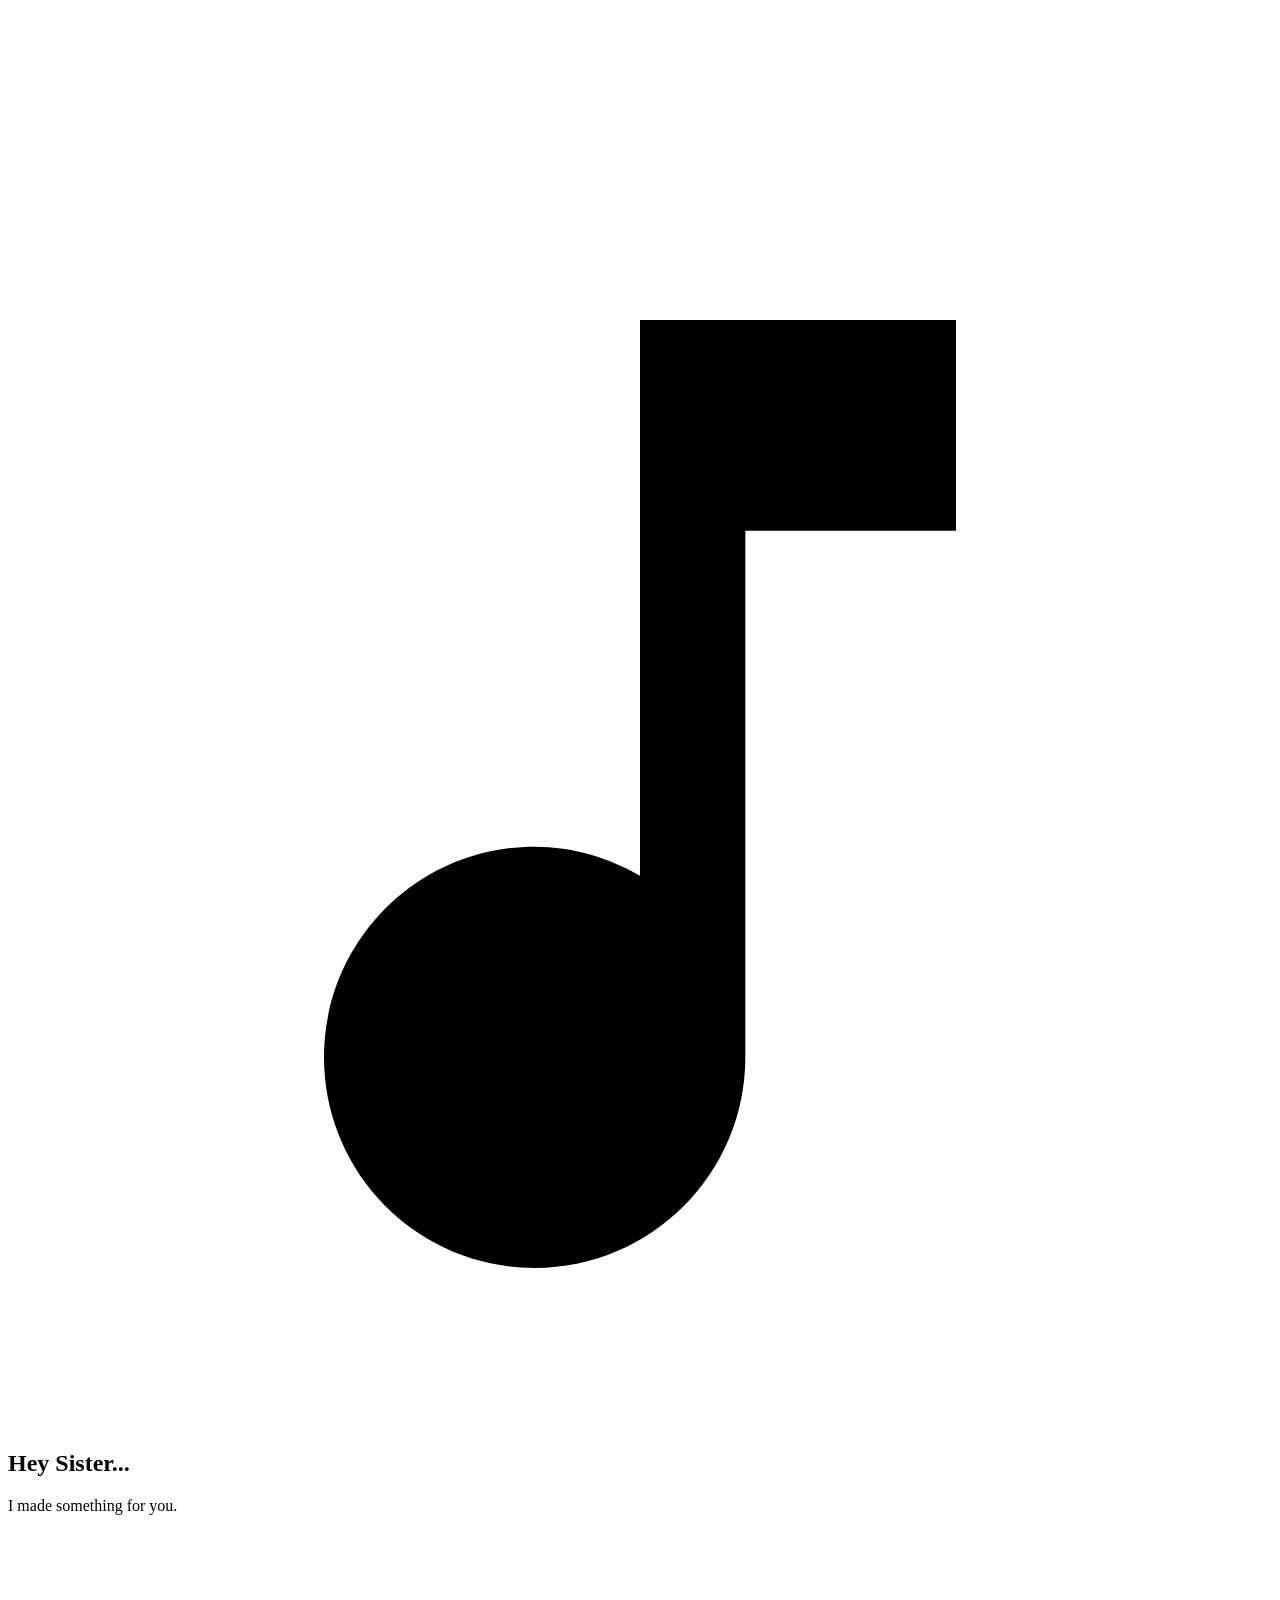
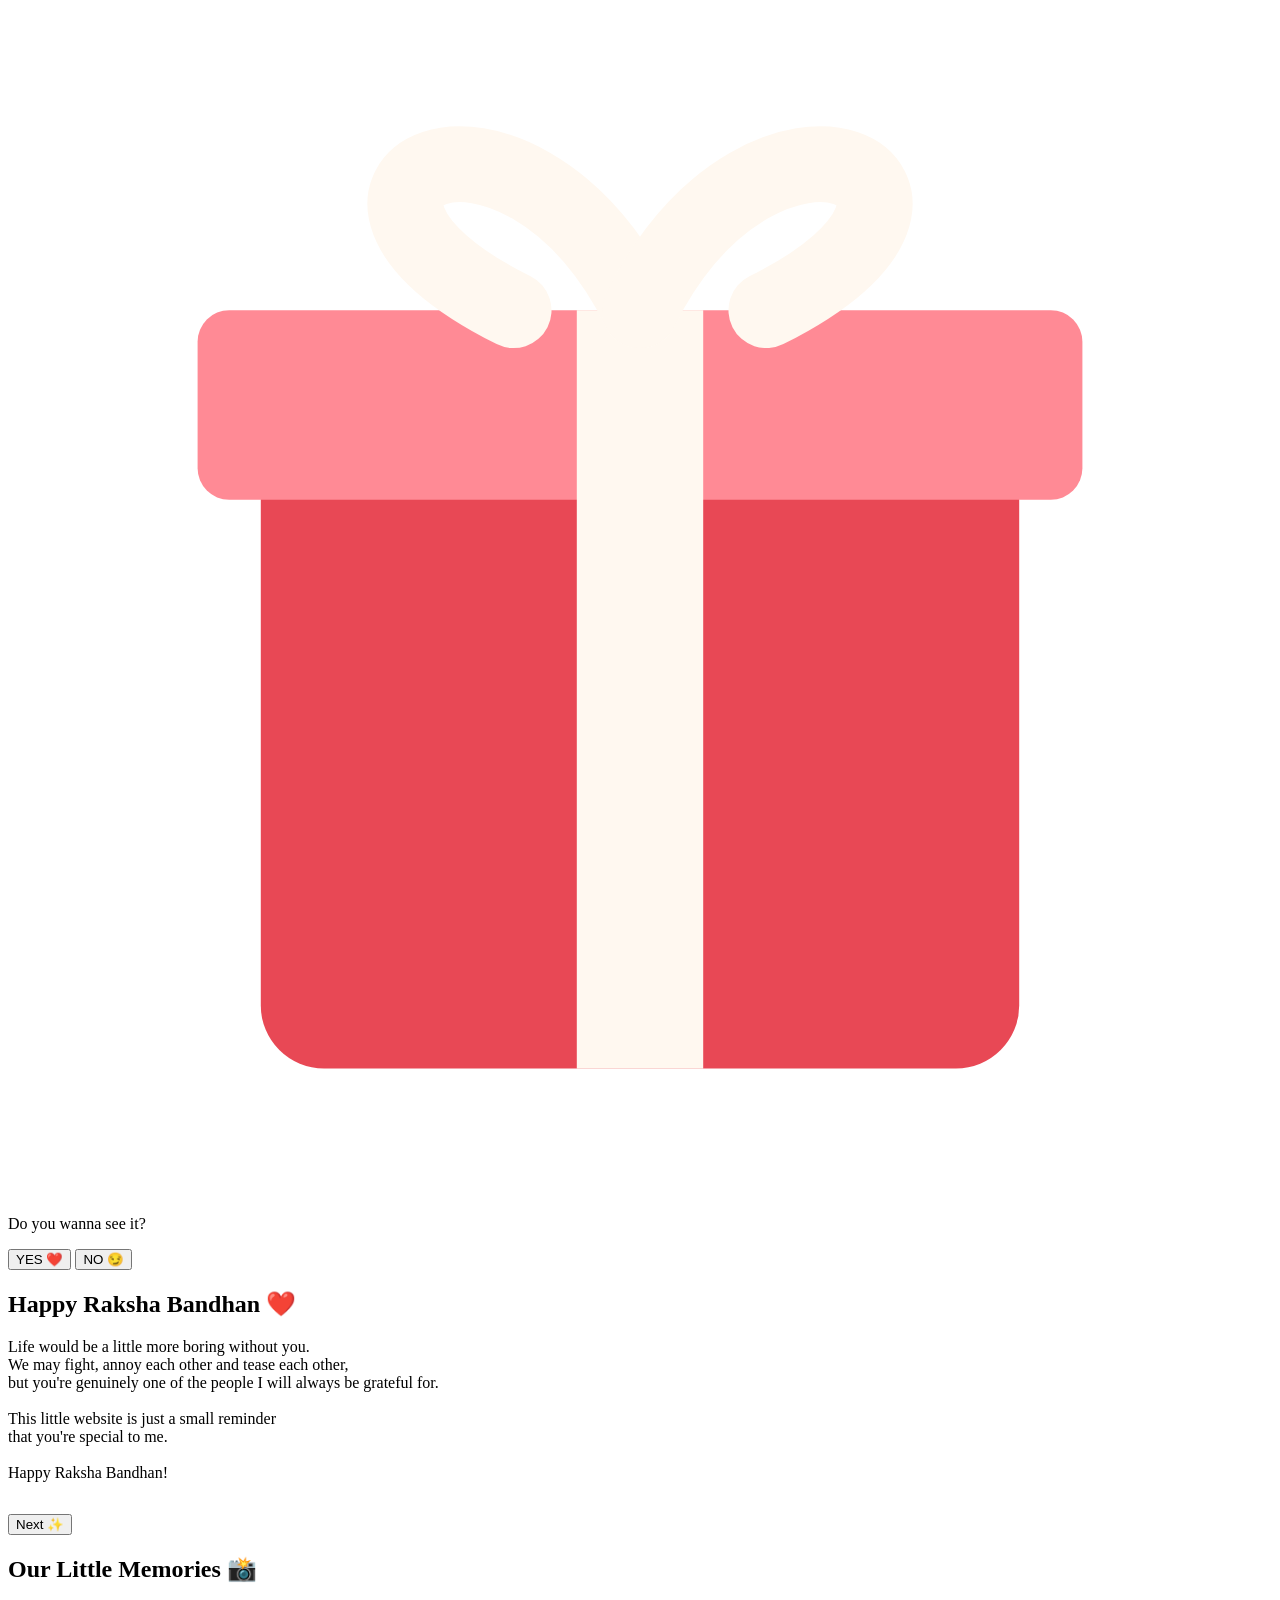
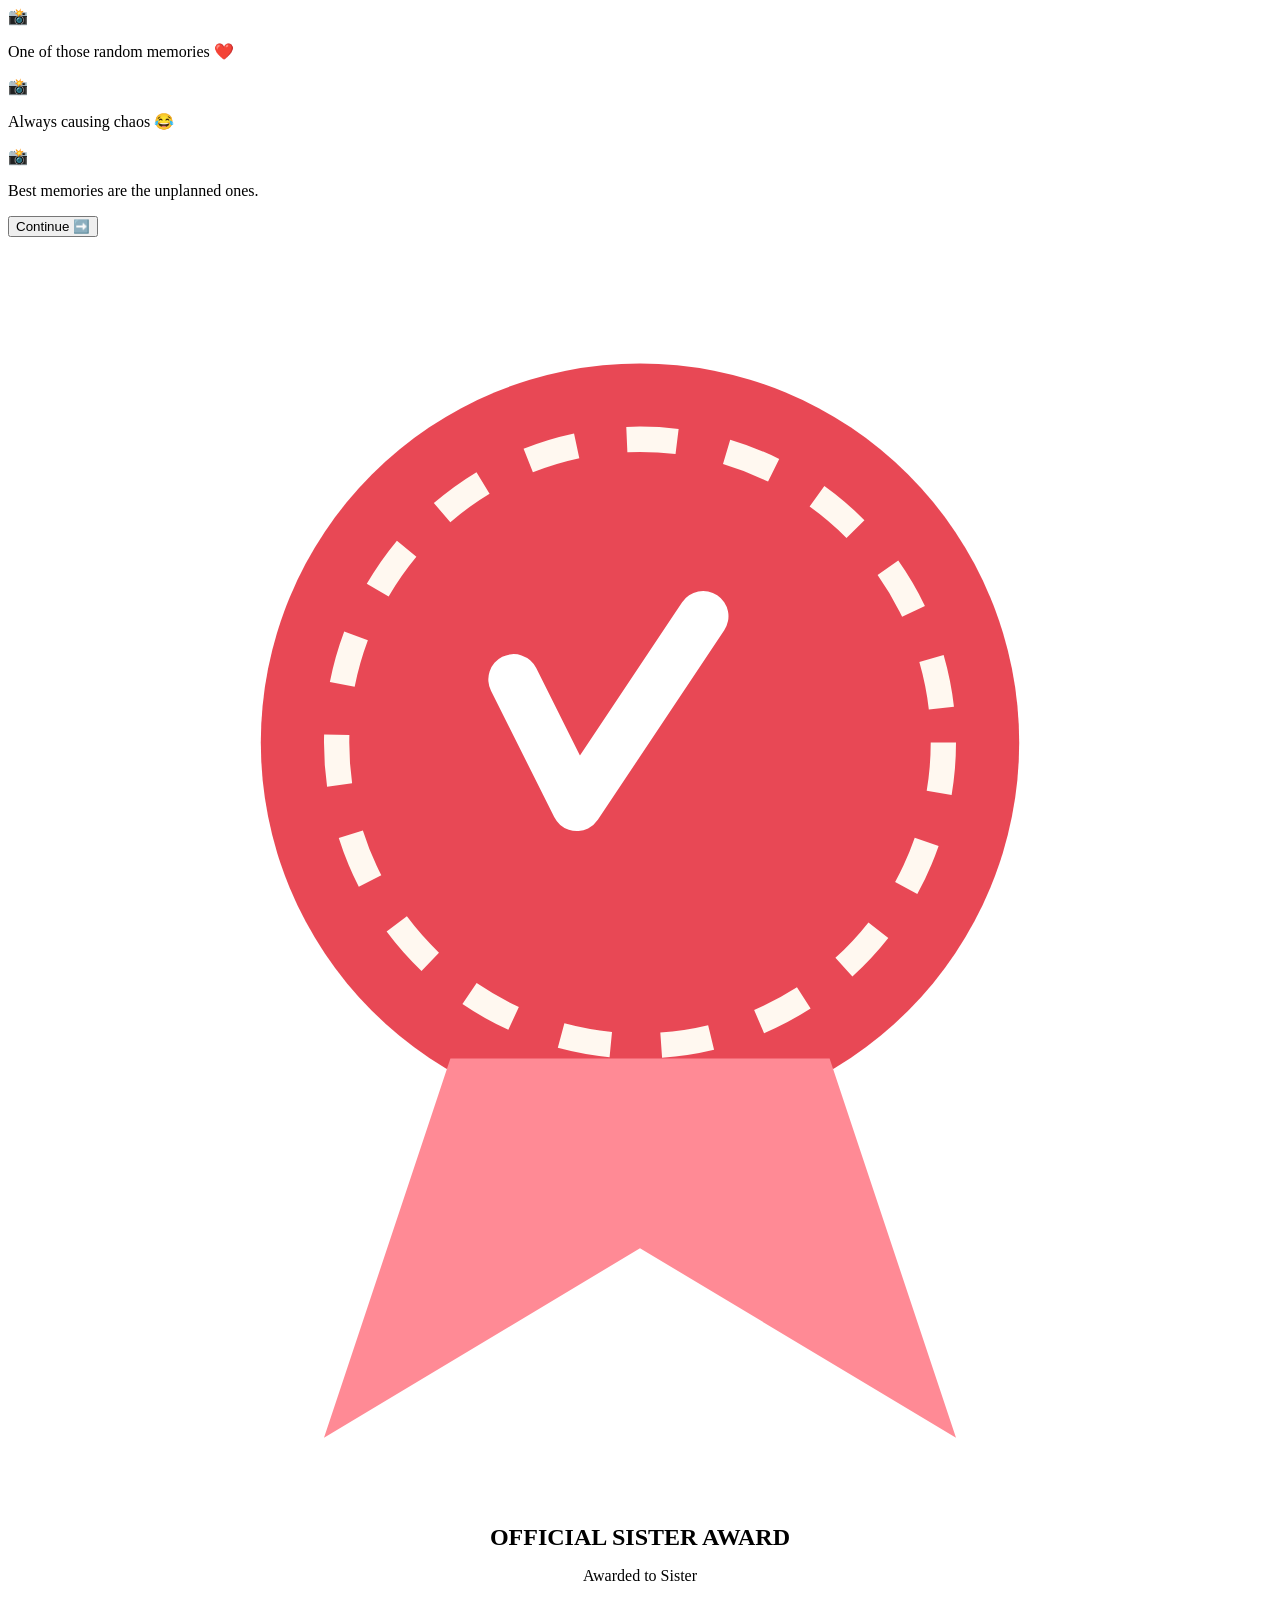
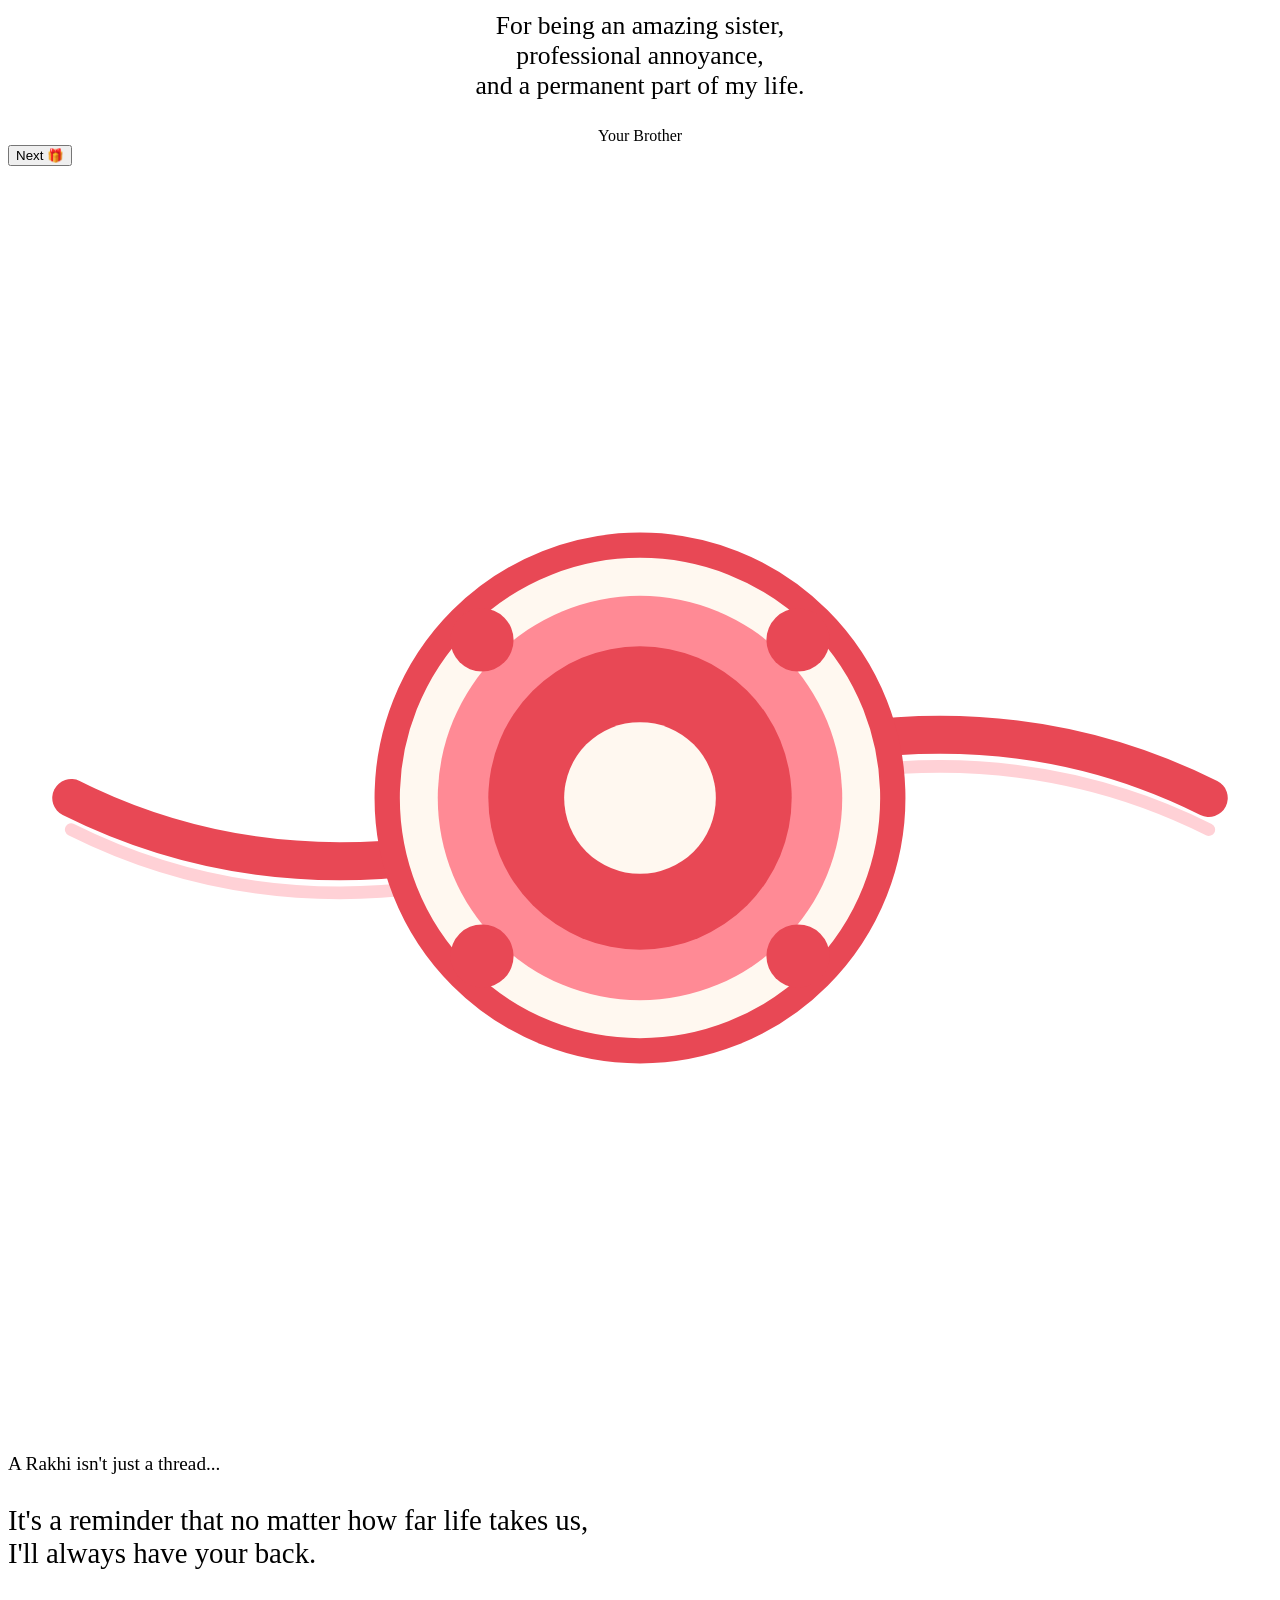
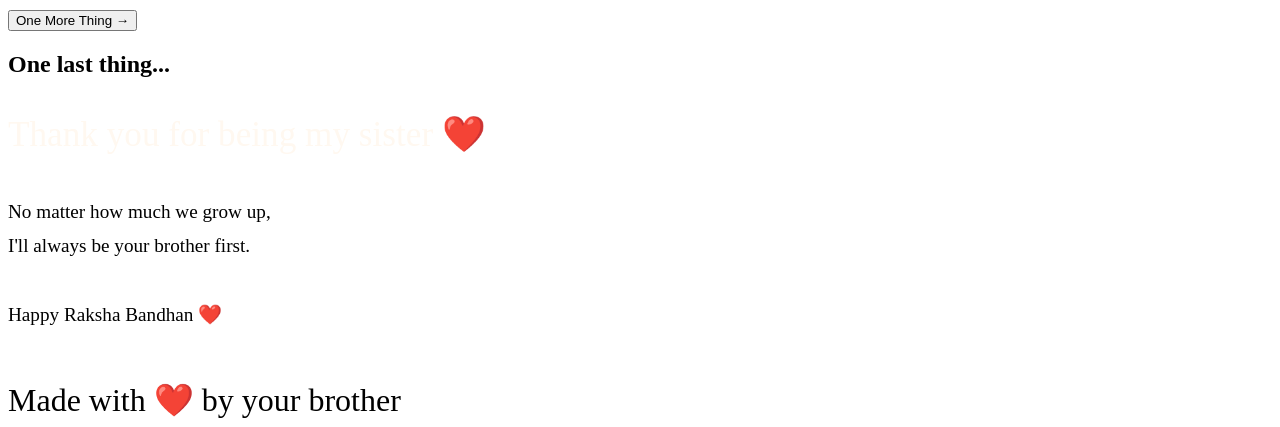
==== index.html @ 56e1f3a1 "Rename rakshabandhan.html to index.html" ====
<!DOCTYPE html>
<html lang="en">
<head>
    <meta charset="UTF-8">
    <meta name="viewport" content="width=device-width, initial-scale=1.0, maximum-scale=1.0, user-scalable=no">
    <title>Surprise! ❤️</title>
    
    <!-- Fonts -->
    <link rel="preconnect" href="https://fonts.googleapis.com">
    <link rel="preconnect" href="https://fonts.gstatic.com" crossorigin>
    <link href="https://fonts.googleapis.com/css2?family=Caveat:wght@600;700&family=Quicksand:wght@500;600;700&display=swap" rel="stylesheet">
    
    <link rel="stylesheet" href="style.css">
</head>
<body>
    
    <canvas id="confetti-canvas"></canvas>
    <audio id="bg-music" loop></audio>

    <div id="app">
        <!-- Music Control -->
        <div id="music-control" class="hidden">
            <svg viewBox="0 0 24 24">
                <path d="M12 3v10.55c-.59-.34-1.27-.55-2-.55-2.21 0-4 1.79-4 4s1.79 4 4 4 4-1.79 4-4V7h4V3h-6z"/>
            </svg>
        </div>

        <!-- SCREEN 1: INTRO -->
        <section id="screen-intro" class="screen active">
            <h1 id="intro-heading" class="handwritten"></h1>
            <p id="intro-sub"></p>
            
            <div class="svg-container">
                <!-- Cute SVG Gift -->
                <svg viewBox="0 0 200 200" xmlns="http://www.w3.org/2000/svg">
                    <rect x="40" y="80" width="120" height="100" rx="10" fill="#E84855" />
                    <rect x="30" y="60" width="140" height="30" rx="5" fill="#FF8A95" />
                    <rect x="90" y="60" width="20" height="120" fill="#FFF8F0" />
                    <path d="M100 60 C80 20 40 40 80 60" fill="none" stroke="#FFF8F0" stroke-width="12" stroke-linecap="round"/>
                    <path d="M100 60 C120 20 160 40 120 60" fill="none" stroke="#FFF8F0" stroke-width="12" stroke-linecap="round"/>
                </svg>
            </div>

            <p id="intro-question"></p>
            <div class="button-group">
                <button id="btn-yes" class="btn-primary"></button>
                <button id="btn-no" class="btn-secondary"></button>
            </div>
        </section>

        <!-- SCREEN 2: LETTER -->
        <section id="screen-letter" class="screen">
            <div class="card">
                <h2 id="letter-heading" class="handwritten"></h2>
                <div id="letter-text" class="typewriter-text"></div>
                <div style="margin-top: 32px;">
                    <button class="btn-next" data-next="screen-memories">Next ✨</button>
                </div>
            </div>
        </section>

        <!-- SCREEN 3: MEMORIES -->
        <section id="screen-memories" class="screen">
            <h2 id="memories-heading" class="handwritten" style="margin-bottom: 24px;"></h2>
            <div id="memories-container" class="memories-container">
                <!-- Memories injected by JS -->
            </div>
            <button class="btn-next" data-next="screen-award">Continue ➡️</button>
        </section>

        <!-- SCREEN 4: AWARD -->
        <section id="screen-award" class="screen">
            <div class="card" style="text-align: center;">
                <div class="award-ribbon">
                    <svg viewBox="0 0 100 100">
                        <circle cx="50" cy="40" r="30" fill="#E84855"/>
                        <circle cx="50" cy="40" r="24" fill="none" stroke="#FFF8F0" stroke-width="2" stroke-dasharray="4 4"/>
                        <path d="M35 65 L25 95 L50 80 L75 95 L65 65" fill="#FF8A95" />
                        <path d="M40 35 L45 45 L55 30" fill="none" stroke="#FFF" stroke-width="4" stroke-linecap="round" stroke-linejoin="round"/>
                    </svg>
                </div>
                <h2 id="award-title" style="color: var(--primary); font-size: 1.5rem; margin-bottom: 8px;"></h2>
                <p id="award-subtitle" style="font-size: 1rem; color: var(--text-main); margin-bottom: 24px;"></p>
                <p id="award-reason" style="font-family: var(--font-hand); font-size: 1.6rem; color: var(--text-main); white-space: pre-wrap;"></p>
                
                <div id="award-signature" class="award-signature"></div>
            </div>
            <button class="btn-next" data-next="screen-rakhi">Next 🎁</button>
        </section>

        <!-- SCREEN 5: RAKHI REVEAL -->
        <section id="screen-rakhi" class="screen">
            <div class="rakhi-svg">
                <svg viewBox="0 0 200 200">
                    <!-- Thread -->
                    <path d="M10 100 Q 50 120 100 100 T 190 100" fill="none" stroke="#E84855" stroke-width="6" stroke-linecap="round"/>
                    <path d="M10 105 Q 50 125 100 105 T 190 105" fill="none" stroke="#FFD1D6" stroke-width="2" stroke-linecap="round"/>
                    
                    <!-- Center piece -->
                    <circle cx="100" cy="100" r="40" fill="#FFF8F0" stroke="#E84855" stroke-width="4"/>
                    <circle cx="100" cy="100" r="32" fill="#FF8A95"/>
                    <circle cx="100" cy="100" r="24" fill="#E84855"/>
                    <circle cx="100" cy="100" r="12" fill="#FFF8F0"/>
                    
                    <!-- Decor -->
                    <circle cx="75" cy="75" r="5" fill="#E84855"/>
                    <circle cx="125" cy="75" r="5" fill="#E84855"/>
                    <circle cx="75" cy="125" r="5" fill="#E84855"/>
                    <circle cx="125" cy="125" r="5" fill="#E84855"/>
                </svg>
            </div>
            
            <p id="rakhi-text-1" style="font-size: 1.2rem; margin-bottom: 16px;"></p>
            <p id="rakhi-text-2" style="font-family: var(--font-hand); font-size: 1.8rem; color: var(--primary); white-space: pre-wrap;"></p>
            
            <div style="margin-top: 40px;">
                <button id="btn-rakhi-next" class="btn-next" data-next="screen-final"></button>
            </div>
        </section>

        <!-- SCREEN 6: FINAL -->
        <section id="screen-final" class="screen">
            <h2 id="final-heading" style="margin-bottom: 8px;"></h2>
            <p id="final-sub" style="font-family: var(--font-hand); font-size: 2.2rem; margin-bottom: 40px; color: #FFF8F0;"></p>
            
            <p id="final-text" style="white-space: pre-wrap; font-size: 1.2rem; line-height: 1.8; margin-bottom: 48px; font-weight: 500;"></p>
            
            <div id="final-signature" class="handwritten" style="font-size: 2rem;"></div>
        </section>
    </div>

    <script src="script.js"></script>
</body>
</html>
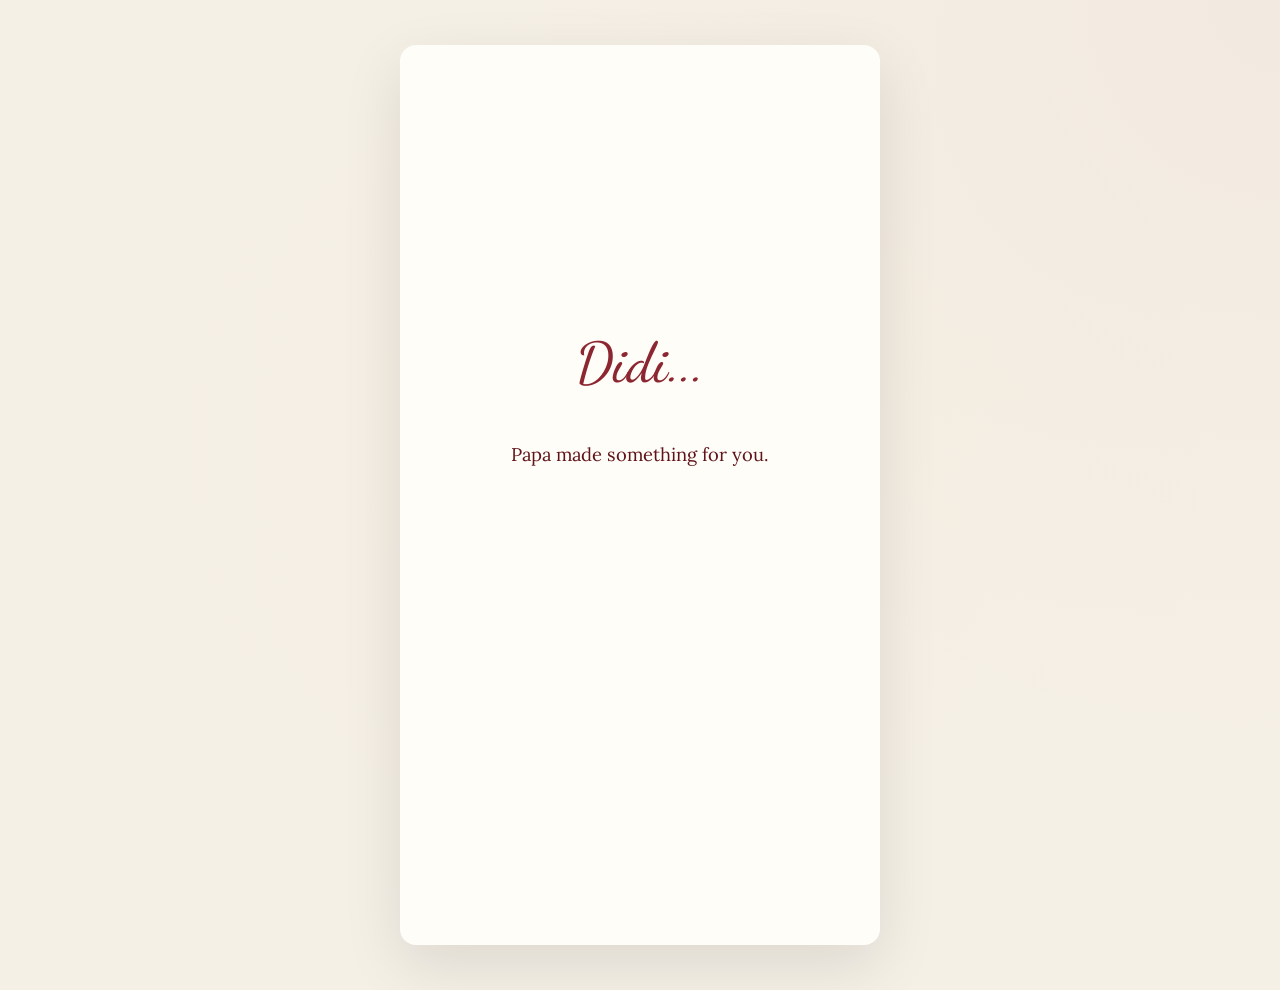
==== commit 5e70d9e2: "Update index.html" ====
--- a/index.html
+++ b/index.html
@@ -3,22 +3,21 @@
 <head>
     <meta charset="UTF-8">
     <meta name="viewport" content="width=device-width, initial-scale=1.0, maximum-scale=1.0, user-scalable=no">
-    <title>Surprise! ❤️</title>
+    <title>Happy Raksha Bandhan</title>
     
-    <!-- Fonts -->
+    <!-- Elegant Fonts -->
     <link rel="preconnect" href="https://fonts.googleapis.com">
     <link rel="preconnect" href="https://fonts.gstatic.com" crossorigin>
-    <link href="https://fonts.googleapis.com/css2?family=Caveat:wght@600;700&family=Quicksand:wght@500;600;700&display=swap" rel="stylesheet">
+    <link href="https://fonts.googleapis.com/css2?family=Dancing+Script:wght@600;700&family=Lora:ital,wght@0,400;0,500;1,400&family=Inter:wght@400;500&display=swap" rel="stylesheet">
     
     <link rel="stylesheet" href="style.css">
 </head>
 <body>
     
-    <canvas id="confetti-canvas"></canvas>
     <audio id="bg-music" loop></audio>
 
     <div id="app">
-        <!-- Music Control -->
+        <!-- Optional Music Control -->
         <div id="music-control" class="hidden">
             <svg viewBox="0 0 24 24">
                 <path d="M12 3v10.55c-.59-.34-1.27-.55-2-.55-2.21 0-4 1.79-4 4s1.79 4 4 4 4-1.79 4-4V7h4V3h-6z"/>
@@ -27,105 +26,100 @@
 
         <!-- SCREEN 1: INTRO -->
         <section id="screen-intro" class="screen active">
-            <h1 id="intro-heading" class="handwritten"></h1>
-            <p id="intro-sub"></p>
+            <h1 id="intro-sister" class="handwritten" style="font-size: 3.5rem; margin-bottom: 40px;"></h1>
+            <p id="intro-msg-1" class="fade-text"></p>
+            <p id="intro-msg-2" class="fade-text" style="white-space: pre-wrap;"></p>
             
-            <div class="svg-container">
-                <!-- Cute SVG Gift -->
-                <svg viewBox="0 0 200 200" xmlns="http://www.w3.org/2000/svg">
-                    <rect x="40" y="80" width="120" height="100" rx="10" fill="#E84855" />
-                    <rect x="30" y="60" width="140" height="30" rx="5" fill="#FF8A95" />
-                    <rect x="90" y="60" width="20" height="120" fill="#FFF8F0" />
-                    <path d="M100 60 C80 20 40 40 80 60" fill="none" stroke="#FFF8F0" stroke-width="12" stroke-linecap="round"/>
-                    <path d="M100 60 C120 20 160 40 120 60" fill="none" stroke="#FFF8F0" stroke-width="12" stroke-linecap="round"/>
-                </svg>
-            </div>
-
-            <p id="intro-question"></p>
-            <div class="button-group">
-                <button id="btn-yes" class="btn-primary"></button>
-                <button id="btn-no" class="btn-secondary"></button>
-            </div>
+            <button id="btn-open" class="btn-next" data-next="screen-bond">Open your surprise &rarr;</button>
         </section>
 
-        <!-- SCREEN 2: LETTER -->
-        <section id="screen-letter" class="screen">
-            <div class="card">
-                <h2 id="letter-heading" class="handwritten"></h2>
-                <div id="letter-text" class="typewriter-text"></div>
-                <div style="margin-top: 32px;">
-                    <button class="btn-next" data-next="screen-memories">Next ✨</button>
+        <!-- SCREEN 2: THE BOND -->
+        <section id="screen-bond" class="screen">
+            <h2 class="handwritten" style="font-size: 3rem; margin-bottom: 40px;">Some bonds don't need words.</h2>
+            <p style="white-space: pre-wrap; font-size: 1.25rem;">Years change.
+People grow.
+Life gets busy.
+
+But some relationships somehow remain exactly where they belong.</p>
+            <h3 class="handwritten" style="font-size: 2.5rem; margin-top: 20px;">Brother & Sister.</h3>
+            
+            <button class="btn-next" data-next="screen-little-things" style="margin-top: 50px;">Next &rarr;</button>
+        </section>
+
+        <!-- SCREEN 3: LITTLE THINGS -->
+        <section id="screen-little-things" class="screen">
+            <h2 class="handwritten" style="font-size: 3rem; margin-bottom: 10px;">Remember these?</h2>
+            <p style="font-size: 0.95rem; opacity: 0.7;">(Tap to open)</p>
+            
+            <div id="little-things-container" class="little-things-grid">
+                <!-- Cards injected via JS -->
+            </div>
+            
+            <button class="btn-next" data-next="screen-timeline">Continue &rarr;</button>
+        </section>
+
+        <!-- SCREEN 4: TIMELINE -->
+        <section id="screen-timeline" class="screen">
+            <h2 class="handwritten" style="font-size: 3.5rem;">Then &rarr; Now</h2>
+            <p style="font-size: 0.95rem; opacity: 0.7;">(Tap photo to expand)</p>
+            
+            <div id="timeline-container" class="timeline-container">
+                <!-- Memories injected via JS -->
+            </div>
+            
+            <button class="btn-next" data-next="screen-rakhi">Next &rarr;</button>
+        </section>
+
+        <!-- SCREEN 5: THE RAKHI -->
+        <section id="screen-rakhi" class="screen">
+            <div id="rakhi-anim-container" class="rakhi-container">
+                <div class="rakhi-thread"></div>
+                <div class="rakhi-center">
+                    <svg viewBox="0 0 24 24" style="width: 20px; height: 20px; fill: #FFFDF8; z-index: 5;">
+                        <path d="M12 21.35l-1.45-1.32C5.4 15.36 2 12.28 2 8.5 2 5.42 4.42 3 7.5 3c1.74 0 3.41.81 4.5 2.09C13.09 3.81 14.76 3 16.5 3 19.58 3 22 5.42 22 8.5c0 3.78-3.4 6.86-8.55 11.54L12 21.35z"/>
+                    </svg>
                 </div>
             </div>
+            
+            <p id="rakhi-text-1" class="fade-text" style="font-size: 1.4rem; margin-top: 20px;"></p>
+            <p id="rakhi-text-2" class="fade-text handwritten" style="font-size: 2.2rem;"></p>
+            <h2 id="rakhi-text-3" class="fade-text handwritten" style="font-size: 3rem; margin-top: 40px;">Happy Raksha Bandhan ❤️</h2>
+            
+            <button class="btn-next" data-next="screen-letter" style="margin-top: 60px;">Read Letter &rarr;</button>
         </section>
 
-        <!-- SCREEN 3: MEMORIES -->
-        <section id="screen-memories" class="screen">
-            <h2 id="memories-heading" class="handwritten" style="margin-bottom: 24px;"></h2>
-            <div id="memories-container" class="memories-container">
-                <!-- Memories injected by JS -->
+        <!-- SCREEN 6: LETTER -->
+        <section id="screen-letter" class="screen">
+            <h2 class="handwritten" style="font-size: 2.5rem; margin-bottom: 30px;">A few things I wanted to say...</h2>
+            
+            <div class="letter-paper">
+                <div id="letter-content" class="letter-content"></div>
             </div>
-            <button class="btn-next" data-next="screen-award">Continue ➡️</button>
+            
+            <button class="btn-next" data-next="screen-tease" style="margin-top: 40px;">Next &rarr;</button>
         </section>
 
-        <!-- SCREEN 4: AWARD -->
-        <section id="screen-award" class="screen">
-            <div class="card" style="text-align: center;">
-                <div class="award-ribbon">
-                    <svg viewBox="0 0 100 100">
-                        <circle cx="50" cy="40" r="30" fill="#E84855"/>
-                        <circle cx="50" cy="40" r="24" fill="none" stroke="#FFF8F0" stroke-width="2" stroke-dasharray="4 4"/>
-                        <path d="M35 65 L25 95 L50 80 L75 95 L65 65" fill="#FF8A95" />
-                        <path d="M40 35 L45 45 L55 30" fill="none" stroke="#FFF" stroke-width="4" stroke-linecap="round" stroke-linejoin="round"/>
-                    </svg>
-                </div>
-                <h2 id="award-title" style="color: var(--primary); font-size: 1.5rem; margin-bottom: 8px;"></h2>
-                <p id="award-subtitle" style="font-size: 1rem; color: var(--text-main); margin-bottom: 24px;"></p>
-                <p id="award-reason" style="font-family: var(--font-hand); font-size: 1.6rem; color: var(--text-main); white-space: pre-wrap;"></p>
-                
-                <div id="award-signature" class="award-signature"></div>
-            </div>
-            <button class="btn-next" data-next="screen-rakhi">Next 🎁</button>
+        <!-- SCREEN 7: TEASE -->
+        <section id="screen-tease" class="screen">
+            <h2 id="tease-1" class="handwritten" style="font-size: 3.5rem; margin-bottom: 40px;"></h2>
+            <p id="tease-2" class="fade-text" style="font-size: 1.4rem;"></p>
+            <p id="tease-3" class="fade-text" style="white-space: pre-wrap; font-size: 1.25rem; margin-top: 20px; font-weight: 500;"></p>
+            
+            <button class="btn-next" data-next="screen-final" style="margin-top: 60px;">One last thing &rarr;</button>
         </section>
 
-        <!-- SCREEN 5: RAKHI REVEAL -->
-        <section id="screen-rakhi" class="screen">
-            <div class="rakhi-svg">
-                <svg viewBox="0 0 200 200">
-                    <!-- Thread -->
-                    <path d="M10 100 Q 50 120 100 100 T 190 100" fill="none" stroke="#E84855" stroke-width="6" stroke-linecap="round"/>
-                    <path d="M10 105 Q 50 125 100 105 T 190 105" fill="none" stroke="#FFD1D6" stroke-width="2" stroke-linecap="round"/>
-                    
-                    <!-- Center piece -->
-                    <circle cx="100" cy="100" r="40" fill="#FFF8F0" stroke="#E84855" stroke-width="4"/>
-                    <circle cx="100" cy="100" r="32" fill="#FF8A95"/>
-                    <circle cx="100" cy="100" r="24" fill="#E84855"/>
-                    <circle cx="100" cy="100" r="12" fill="#FFF8F0"/>
-                    
-                    <!-- Decor -->
-                    <circle cx="75" cy="75" r="5" fill="#E84855"/>
-                    <circle cx="125" cy="75" r="5" fill="#E84855"/>
-                    <circle cx="75" cy="125" r="5" fill="#E84855"/>
-                    <circle cx="125" cy="125" r="5" fill="#E84855"/>
-                </svg>
-            </div>
+        <!-- SCREEN 8: FINAL -->
+        <section id="screen-final" class="screen">
+            <div id="particles-container" class="particles"></div>
             
-            <p id="rakhi-text-1" style="font-size: 1.2rem; margin-bottom: 16px;"></p>
-            <p id="rakhi-text-2" style="font-family: var(--font-hand); font-size: 1.8rem; color: var(--primary); white-space: pre-wrap;"></p>
+            <p style="font-size: 1.2rem; opacity: 0.8; margin-bottom: 60px; position: relative; z-index: 2;">One last thing...</p>
             
-            <div style="margin-top: 40px;">
-                <button id="btn-rakhi-next" class="btn-next" data-next="screen-final"></button>
-            </div>
-        </section>
-
-        <!-- SCREEN 6: FINAL -->
-        <section id="screen-final" class="screen">
-            <h2 id="final-heading" style="margin-bottom: 8px;"></h2>
-            <p id="final-sub" style="font-family: var(--font-hand); font-size: 2.2rem; margin-bottom: 40px; color: #FFF8F0;"></p>
+            <p id="final-text-1" class="fade-text" style="font-size: 1.5rem;"></p>
+            <p id="final-text-2" class="fade-text" style="font-size: 1.5rem; margin-bottom: 60px;"></p>
             
-            <p id="final-text" style="white-space: pre-wrap; font-size: 1.2rem; line-height: 1.8; margin-bottom: 48px; font-weight: 500;"></p>
+            <h2 id="final-sister" class="fade-text handwritten" style="font-size: 3.5rem; margin-bottom: 60px;"></h2>
             
-            <div id="final-signature" class="handwritten" style="font-size: 2rem;"></div>
+            <div id="final-brother" class="fade-text handwritten" style="font-size: 2.2rem; white-space: pre-wrap;"></div>
         </section>
     </div>
 
--- a/style.css
+++ b/style.css
@@ -0,0 +1,420 @@
+:root {
+    --bg-color: #FFFDF8;
+    --text-maroon: #601319;
+    --text-red: #8C2630;
+    --bg-beige: #EEDCC6;
+    --accent-gold: #D4AF37;
+    
+    --font-serif: 'Lora', serif;
+    --font-hand: 'Dancing Script', cursive;
+    --font-sans: 'Inter', sans-serif;
+    
+    --shadow-soft: 0 8px 30px rgba(96, 19, 25, 0.08);
+    --shadow-card: 0 4px 15px rgba(96, 19, 25, 0.05);
+}
+
+* {
+    margin: 0;
+    padding: 0;
+    box-sizing: border-box;
+    -webkit-tap-highlight-color: transparent;
+}
+
+body {
+    background-color: var(--bg-color);
+    color: var(--text-maroon);
+    font-family: var(--font-serif);
+    line-height: 1.6;
+    overflow-x: hidden;
+    /* Subtle paper texture using CSS radial gradients */
+    background-image: 
+        radial-gradient(circle at 50% 50%, rgba(212, 175, 55, 0.02) 0%, transparent 80%),
+        radial-gradient(circle at 100% 0%, rgba(140, 38, 48, 0.03) 0%, transparent 50%);
+    background-attachment: fixed;
+}
+
+#app {
+    width: 100%;
+    max-width: 480px;
+    margin: 0 auto;
+    min-height: 100vh;
+    position: relative;
+    overflow-x: hidden;
+    background: var(--bg-color);
+    box-shadow: 0 0 50px rgba(0,0,0,0.05);
+}
+
+/* Audio Player */
+#music-control {
+    position: fixed;
+    top: 20px;
+    right: 20px;
+    width: 40px;
+    height: 40px;
+    background: var(--bg-color);
+    border: 1px solid var(--accent-gold);
+    border-radius: 50%;
+    display: flex;
+    align-items: center;
+    justify-content: center;
+    box-shadow: var(--shadow-card);
+    cursor: pointer;
+    z-index: 100;
+    color: var(--text-maroon);
+    transition: transform 0.3s ease, opacity 0.5s ease;
+}
+#music-control.hidden {
+    display: none !important;
+}
+#music-control svg {
+    width: 20px;
+    height: 20px;
+    fill: currentColor;
+}
+.music-playing {
+    animation: pulse-gold 2s infinite;
+}
+
+@keyframes pulse-gold {
+    0% { box-shadow: 0 0 0 0 rgba(212, 175, 55, 0.4); }
+    70% { box-shadow: 0 0 0 10px rgba(212, 175, 55, 0); }
+    100% { box-shadow: 0 0 0 0 rgba(212, 175, 55, 0); }
+}
+
+/* Screens */
+.screen {
+    min-height: 100vh;
+    padding: 60px 32px;
+    display: none;
+    flex-direction: column;
+    align-items: center;
+    justify-content: center;
+    text-align: center;
+    opacity: 0;
+    transition: opacity 1s ease-in-out, transform 1s ease-out;
+}
+.screen.active {
+    display: flex;
+    opacity: 1;
+    animation: fadeIn 1.2s ease forwards;
+}
+
+@keyframes fadeIn {
+    0% { opacity: 0; transform: translateY(20px); }
+    100% { opacity: 1; transform: translateY(0); }
+}
+
+/* Typography */
+h1, h2, h3 {
+    font-weight: 500;
+    color: var(--text-maroon);
+}
+.handwritten {
+    font-family: var(--font-hand);
+    font-size: 2.8rem;
+    line-height: 1.3;
+    color: var(--text-red);
+}
+p {
+    font-size: 1.15rem;
+    margin-bottom: 24px;
+    color: var(--text-maroon);
+}
+.fade-text {
+    opacity: 0;
+    transform: translateY(10px);
+    transition: opacity 1.5s ease, transform 1.5s ease;
+}
+.fade-text.visible {
+    opacity: 1;
+    transform: translateY(0);
+}
+
+/* Buttons */
+button {
+    font-family: var(--font-sans);
+    font-weight: 500;
+    font-size: 1rem;
+    letter-spacing: 1px;
+    text-transform: uppercase;
+    padding: 16px 32px;
+    border-radius: 4px;
+    border: 1px solid var(--accent-gold);
+    cursor: pointer;
+    transition: all 0.3s ease;
+    outline: none;
+    background: transparent;
+    color: var(--text-maroon);
+    margin-top: 32px;
+}
+button:hover, button:active {
+    background: var(--bg-beige);
+}
+
+/* Little Things Cards */
+.little-things-grid {
+    display: grid;
+    grid-template-columns: 1fr;
+    gap: 16px;
+    width: 100%;
+    margin: 32px 0;
+}
+.little-card {
+    background: #fff;
+    border: 1px solid var(--bg-beige);
+    border-radius: 8px;
+    padding: 24px;
+    box-shadow: var(--shadow-card);
+    cursor: pointer;
+    transition: all 0.3s ease;
+    position: relative;
+    overflow: hidden;
+}
+.little-card::before {
+    content: '';
+    position: absolute;
+    top: 0; left: 0; width: 4px; height: 100%;
+    background: var(--accent-gold);
+    opacity: 0;
+    transition: opacity 0.3s ease;
+}
+.little-card.opened::before {
+    opacity: 1;
+}
+.little-card-title {
+    font-family: var(--font-serif);
+    font-weight: 600;
+    font-size: 1.2rem;
+    color: var(--text-red);
+    margin-bottom: 0;
+    transition: margin-bottom 0.3s ease;
+}
+.little-card-content {
+    font-family: var(--font-hand);
+    font-size: 1.6rem;
+    color: var(--text-maroon);
+    max-height: 0;
+    opacity: 0;
+    overflow: hidden;
+    transition: all 0.5s ease;
+}
+.little-card.opened .little-card-title {
+    margin-bottom: 12px;
+}
+.little-card.opened .little-card-content {
+    max-height: 200px;
+    opacity: 1;
+}
+
+/* Timeline & Memories */
+.timeline-container {
+    width: 100%;
+    display: flex;
+    flex-direction: column;
+    gap: 40px;
+    margin: 40px 0;
+}
+.memory-card {
+    background: #fff;
+    padding: 16px 16px 24px 16px;
+    border-radius: 4px;
+    box-shadow: var(--shadow-soft);
+    position: relative;
+    transition: transform 0.4s ease, box-shadow 0.4s ease;
+    border: 1px solid rgba(212, 175, 55, 0.2);
+}
+.memory-card.expanded {
+    transform: scale(1.05);
+    box-shadow: 0 15px 40px rgba(96, 19, 25, 0.15);
+    z-index: 10;
+}
+.memory-image-wrapper {
+    width: 100%;
+    aspect-ratio: 4/5;
+    background: var(--bg-beige);
+    position: relative;
+    overflow: hidden;
+    margin-bottom: 16px;
+    display: flex;
+    align-items: center;
+    justify-content: center;
+}
+.memory-img {
+    width: 100%;
+    height: 100%;
+    object-fit: cover;
+    display: block;
+    transition: transform 0.8s ease;
+}
+.memory-card.expanded .memory-img {
+    transform: scale(1.05);
+}
+.memory-placeholder {
+    width: 100%;
+    height: 100%;
+    display: flex;
+    flex-direction: column;
+    align-items: center;
+    justify-content: center;
+    background: linear-gradient(135deg, var(--bg-beige) 0%, #E7C9A9 100%);
+    color: var(--text-maroon);
+}
+.memory-placeholder svg {
+    width: 40px;
+    height: 40px;
+    opacity: 0.5;
+    margin-bottom: 12px;
+}
+.memory-placeholder span {
+    font-family: var(--font-serif);
+    font-size: 0.9rem;
+    opacity: 0.7;
+    letter-spacing: 1px;
+    text-transform: uppercase;
+}
+.memory-title {
+    font-family: var(--font-sans);
+    font-size: 0.85rem;
+    text-transform: uppercase;
+    letter-spacing: 2px;
+    color: var(--accent-gold);
+    margin-bottom: 8px;
+}
+.memory-caption {
+    font-family: var(--font-hand);
+    font-size: 1.8rem;
+    color: var(--text-maroon);
+    line-height: 1.2;
+}
+
+/* Rakhi Animation */
+.rakhi-container {
+    width: 100%;
+    height: 150px;
+    position: relative;
+    margin: 40px 0;
+    display: flex;
+    align-items: center;
+    justify-content: center;
+}
+.rakhi-thread {
+    position: absolute;
+    top: 50%;
+    left: 0;
+    width: 0%;
+    height: 3px;
+    background: var(--text-red);
+    transform: translateY(-50%);
+    transition: width 2s cubic-bezier(0.4, 0, 0.2, 1);
+}
+.rakhi-center {
+    width: 60px;
+    height: 60px;
+    background: var(--text-red);
+    border-radius: 50%;
+    position: relative;
+    z-index: 2;
+    opacity: 0;
+    transform: scale(0);
+    transition: all 1s cubic-bezier(0.34, 1.56, 0.64, 1);
+    display: flex;
+    align-items: center;
+    justify-content: center;
+    border: 3px solid var(--accent-gold);
+    box-shadow: 0 4px 15px rgba(140, 38, 48, 0.4);
+}
+.rakhi-center::after {
+    content: '';
+    width: 40px;
+    height: 40px;
+    background: var(--accent-gold);
+    border-radius: 50%;
+}
+.rakhi-container.animate .rakhi-thread {
+    width: 100%;
+}
+.rakhi-container.animate .rakhi-center {
+    opacity: 1;
+    transform: scale(1);
+    transition-delay: 1.5s;
+}
+
+/* Letter Screen */
+.letter-paper {
+    background: #fff;
+    padding: 40px 24px;
+    border-radius: 4px;
+    box-shadow: var(--shadow-soft);
+    position: relative;
+    width: 100%;
+    text-align: left;
+}
+.letter-paper::before {
+    content: '';
+    position: absolute;
+    top: 0; left: 0; width: 100%; height: 100%;
+    background-image: repeating-linear-gradient(transparent, transparent 31px, #f4e9dc 31px, #f4e9dc 32px);
+    pointer-events: none;
+    opacity: 0.5;
+}
+.letter-content {
+    font-family: var(--font-hand);
+    font-size: 1.6rem;
+    line-height: 1.8;
+    color: var(--text-maroon);
+    position: relative;
+    z-index: 1;
+    white-space: pre-wrap;
+}
+
+/* Final Screen */
+#screen-final {
+    background-color: var(--text-maroon);
+    color: var(--bg-color);
+}
+#screen-final h1, #screen-final h2, #screen-final p, #screen-final .handwritten {
+    color: var(--bg-color);
+}
+#screen-final button {
+    border-color: var(--bg-color);
+    color: var(--bg-color);
+}
+#screen-final button:hover {
+    background: rgba(255,255,255,0.1);
+}
+
+.particles {
+    position: absolute;
+    top: 0; left: 0; width: 100%; height: 100%;
+    pointer-events: none;
+    z-index: 0;
+    overflow: hidden;
+}
+.particle {
+    position: absolute;
+    background: rgba(212, 175, 55, 0.3);
+    border-radius: 50%;
+    animation: floatUp 10s linear infinite;
+}
+@keyframes floatUp {
+    0% { transform: translateY(100vh) scale(0); opacity: 0; }
+    20% { opacity: 1; }
+    80% { opacity: 1; }
+    100% { transform: translateY(-20vh) scale(1); opacity: 0; }
+}
+
+@media (min-width: 481px) {
+    body {
+        display: flex;
+        align-items: center;
+        justify-content: center;
+        background-color: #f5f0e6;
+    }
+    #app {
+        border-radius: 16px;
+        height: 90vh;
+        overflow-y: auto;
+        margin: 5vh 0;
+        box-shadow: 0 20px 60px rgba(0,0,0,0.1);
+    }
+}
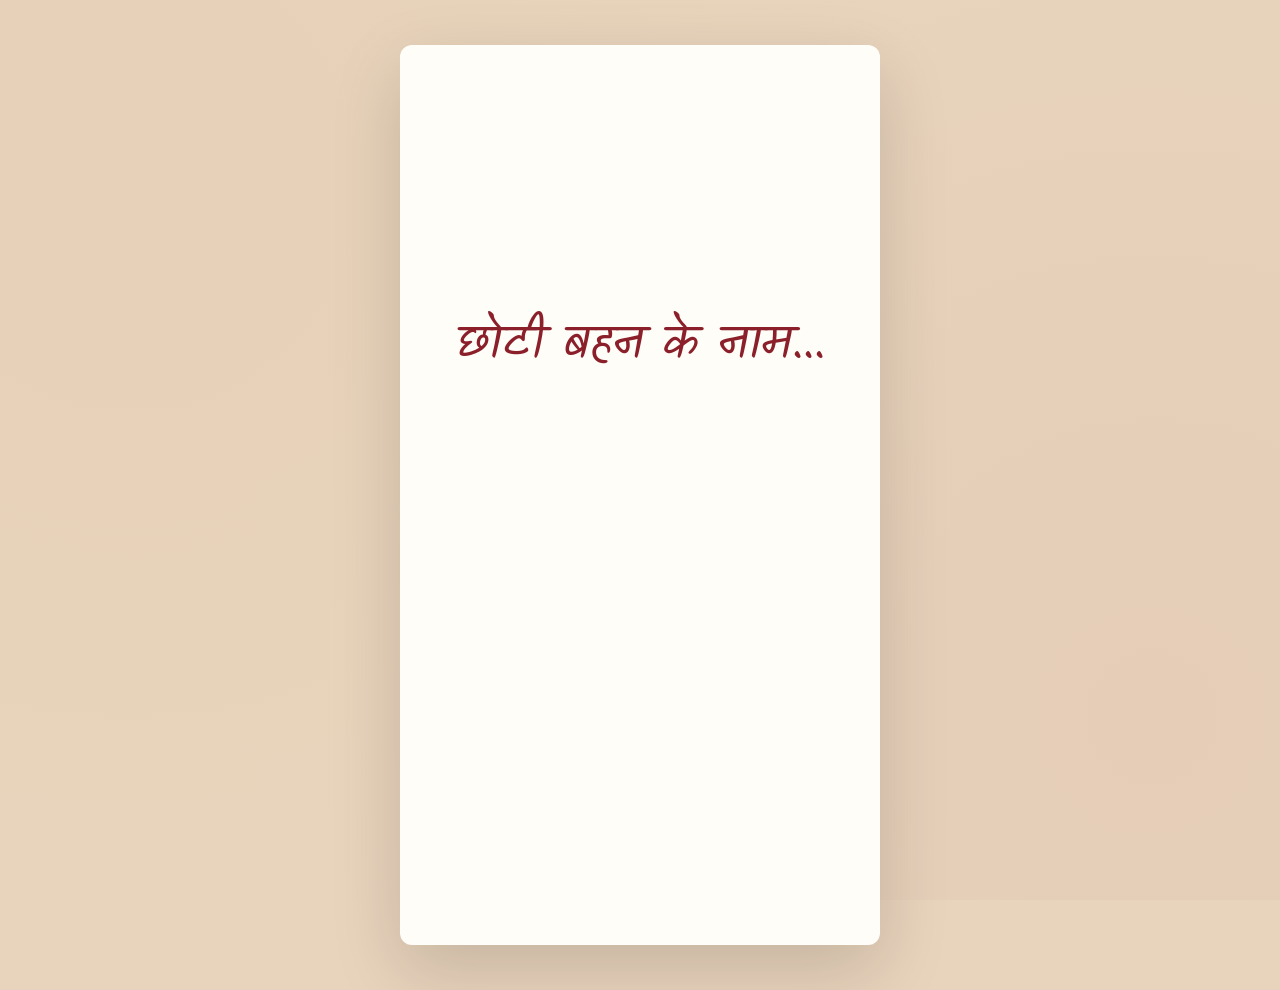
==== commit a84fc65e: "Update index.html" ====
--- a/index.html
+++ b/index.html
@@ -1,14 +1,14 @@
 <!DOCTYPE html>
-<html lang="en">
+<html lang="hi">
 <head>
     <meta charset="UTF-8">
     <meta name="viewport" content="width=device-width, initial-scale=1.0, maximum-scale=1.0, user-scalable=no">
-    <title>Happy Raksha Bandhan</title>
+    <title>रक्षाबंधन की शुभकामनाएं</title>
     
-    <!-- Elegant Fonts -->
+    <!-- Elegant Hindi Fonts -->
     <link rel="preconnect" href="https://fonts.googleapis.com">
     <link rel="preconnect" href="https://fonts.gstatic.com" crossorigin>
-    <link href="https://fonts.googleapis.com/css2?family=Dancing+Script:wght@600;700&family=Lora:ital,wght@0,400;0,500;1,400&family=Inter:wght@400;500&display=swap" rel="stylesheet">
+    <link href="https://fonts.googleapis.com/css2?family=Rozha+One&family=Kalam:wght@400;700&family=Mukta:wght@400;500;600&display=swap" rel="stylesheet">
     
     <link rel="stylesheet" href="style.css">
 </head>
@@ -26,100 +26,116 @@
 
         <!-- SCREEN 1: INTRO -->
         <section id="screen-intro" class="screen active">
-            <h1 id="intro-sister" class="handwritten" style="font-size: 3.5rem; margin-bottom: 40px;"></h1>
-            <p id="intro-msg-1" class="fade-text"></p>
-            <p id="intro-msg-2" class="fade-text" style="white-space: pre-wrap;"></p>
+            <h1 id="intro-title" class="fade-text handwritten" style="font-size: 3rem; margin-bottom: 40px;"></h1>
+            <p id="intro-msg-1" class="fade-text" style="white-space: pre-wrap; font-size: 1.4rem; font-family: var(--font-heading); color: var(--text-red);"></p>
             
-            <button id="btn-open" class="btn-next" data-next="screen-bond">Open your surprise &rarr;</button>
+            <div id="intro-buttons" class="button-group">
+                <button id="btn-yes" class="btn-primary"></button>
+                <button id="btn-no"></button>
+            </div>
         </section>
 
-        <!-- SCREEN 2: THE BOND -->
-        <section id="screen-bond" class="screen">
-            <h2 class="handwritten" style="font-size: 3rem; margin-bottom: 40px;">Some bonds don't need words.</h2>
-            <p style="white-space: pre-wrap; font-size: 1.25rem;">Years change.
-People grow.
-Life gets busy.
+        <!-- SCREEN 2: RELATIONSHIP -->
+        <section id="screen-relationship" class="screen">
+            <h2 class="handwritten" style="font-size: 3rem; margin-bottom: 30px;">भाई-बहन का रिश्ता...</h2>
+            
+            <p id="rel-text-1" class="fade-text" style="white-space: pre-wrap; font-size: 1.25rem; line-height: 1.8;">बचपन में छोटी-छोटी बातों पर लड़ना,
+एक-दूसरे को परेशान करना,
+फिर कुछ देर बाद ऐसे बात करना
+जैसे कुछ हुआ ही नहीं।
 
-But some relationships somehow remain exactly where they belong.</p>
-            <h3 class="handwritten" style="font-size: 2.5rem; margin-top: 20px;">Brother & Sister.</h3>
+शायद यही तो भाई-बहन का रिश्ता है।</p>
             
-            <button class="btn-next" data-next="screen-little-things" style="margin-top: 50px;">Next &rarr;</button>
+            <p id="rel-text-2" class="fade-text handwritten" style="font-size: 2rem; margin-top: 30px; color: var(--text-red);">समय बहुत बदल गया है,
+लेकिन ये रिश्ता आज भी वैसा ही है। ❤️</p>
+            
+            <button class="btn-next btn-primary" data-next="screen-interactive" style="margin-top: 50px;">आगे बढ़ें &rarr;</button>
         </section>
 
-        <!-- SCREEN 3: LITTLE THINGS -->
-        <section id="screen-little-things" class="screen">
-            <h2 class="handwritten" style="font-size: 3rem; margin-bottom: 10px;">Remember these?</h2>
-            <p style="font-size: 0.95rem; opacity: 0.7;">(Tap to open)</p>
+        <!-- SCREEN 3: INTERACTIVE -->
+        <section id="screen-interactive" class="screen">
+            <h2 class="handwritten" style="font-size: 3.2rem; margin-bottom: 10px;">याद है?</h2>
+            <p style="font-size: 1rem; opacity: 0.7;">(पढ़ने के लिए टैप करें)</p>
             
-            <div id="little-things-container" class="little-things-grid">
+            <div id="interactive-cards-container" class="memory-grid">
                 <!-- Cards injected via JS -->
             </div>
             
-            <button class="btn-next" data-next="screen-timeline">Continue &rarr;</button>
+            <button class="btn-next btn-primary" data-next="screen-timeline">आगे बढ़ें &rarr;</button>
         </section>
 
         <!-- SCREEN 4: TIMELINE -->
         <section id="screen-timeline" class="screen">
-            <h2 class="handwritten" style="font-size: 3.5rem;">Then &rarr; Now</h2>
-            <p style="font-size: 0.95rem; opacity: 0.7;">(Tap photo to expand)</p>
+            <h2 class="handwritten" style="font-size: 3.5rem;">तब से आज तक...</h2>
+            <p style="font-size: 1rem; opacity: 0.7;">(तस्वीर बड़ी करने के लिए टैप करें)</p>
             
             <div id="timeline-container" class="timeline-container">
                 <!-- Memories injected via JS -->
             </div>
             
-            <button class="btn-next" data-next="screen-rakhi">Next &rarr;</button>
+            <button class="btn-next btn-primary" data-next="screen-rakhi">आगे बढ़ें &rarr;</button>
         </section>
 
         <!-- SCREEN 5: THE RAKHI -->
         <section id="screen-rakhi" class="screen">
-            <div id="rakhi-anim-container" class="rakhi-container">
+            <div id="rakhi-anim-box" class="rakhi-anim-box">
                 <div class="rakhi-thread"></div>
                 <div class="rakhi-center">
-                    <svg viewBox="0 0 24 24" style="width: 20px; height: 20px; fill: #FFFDF8; z-index: 5;">
-                        <path d="M12 21.35l-1.45-1.32C5.4 15.36 2 12.28 2 8.5 2 5.42 4.42 3 7.5 3c1.74 0 3.41.81 4.5 2.09C13.09 3.81 14.76 3 16.5 3 19.58 3 22 5.42 22 8.5c0 3.78-3.4 6.86-8.55 11.54L12 21.35z"/>
-                    </svg>
+                    <div class="rakhi-inner">
+                        <svg viewBox="0 0 24 24" style="width: 24px; height: 24px; fill: var(--bg-cream); z-index: 5;">
+                            <path d="M12 21.35l-1.45-1.32C5.4 15.36 2 12.28 2 8.5 2 5.42 4.42 3 7.5 3c1.74 0 3.41.81 4.5 2.09C13.09 3.81 14.76 3 16.5 3 19.58 3 22 5.42 22 8.5c0 3.78-3.4 6.86-8.55 11.54L12 21.35z"/>
+                        </svg>
+                    </div>
                 </div>
             </div>
             
-            <p id="rakhi-text-1" class="fade-text" style="font-size: 1.4rem; margin-top: 20px;"></p>
-            <p id="rakhi-text-2" class="fade-text handwritten" style="font-size: 2.2rem;"></p>
-            <h2 id="rakhi-text-3" class="fade-text handwritten" style="font-size: 3rem; margin-top: 40px;">Happy Raksha Bandhan ❤️</h2>
+            <p id="rakhi-msg-1" class="fade-text" style="font-size: 1.5rem; margin-top: 20px; font-family: var(--font-heading);">राखी सिर्फ एक धागा नहीं है...</p>
+            <p id="rakhi-msg-2" class="fade-text handwritten" style="font-size: 2rem; white-space: pre-wrap; line-height: 1.5; margin-top: 20px;">ये उन यादों और रिश्तों की निशानी है,
+जो उम्र के साथ और भी मजबूत होते जाते हैं।</p>
+            <h2 id="rakhi-msg-3" class="fade-text handwritten" style="font-size: 3.2rem; margin-top: 40px; color: var(--text-maroon);">हैप्पी रक्षाबंधन ❤️</h2>
             
-            <button class="btn-next" data-next="screen-letter" style="margin-top: 60px;">Read Letter &rarr;</button>
+            <button class="btn-next btn-primary" data-next="screen-letter" style="margin-top: 60px;">संदेश पढ़ें &rarr;</button>
         </section>
 
         <!-- SCREEN 6: LETTER -->
         <section id="screen-letter" class="screen">
-            <h2 class="handwritten" style="font-size: 2.5rem; margin-bottom: 30px;">A few things I wanted to say...</h2>
+            <h2 class="handwritten" style="font-size: 2.8rem; margin-bottom: 20px;">एक छोटी सी बात...</h2>
             
             <div class="letter-paper">
                 <div id="letter-content" class="letter-content"></div>
             </div>
             
-            <button class="btn-next" data-next="screen-tease" style="margin-top: 40px;">Next &rarr;</button>
+            <button class="btn-next btn-primary" data-next="screen-tease" style="margin-top: 40px;">आगे बढ़ें &rarr;</button>
         </section>
 
         <!-- SCREEN 7: TEASE -->
         <section id="screen-tease" class="screen">
-            <h2 id="tease-1" class="handwritten" style="font-size: 3.5rem; margin-bottom: 40px;"></h2>
-            <p id="tease-2" class="fade-text" style="font-size: 1.4rem;"></p>
-            <p id="tease-3" class="fade-text" style="white-space: pre-wrap; font-size: 1.25rem; margin-top: 20px; font-weight: 500;"></p>
+            <h2 class="handwritten" style="font-size: 3.5rem; margin-bottom: 30px;">और हाँ...</h2>
+            <p id="tease-msg-1" class="fade-text" style="font-size: 1.4rem; white-space: pre-wrap;">छोटी बहन हो,
+इसलिए थोड़ी नखरेबाज़ी तो चलेगी। 😄</p>
+            <p id="tease-msg-2" class="fade-text handwritten" style="font-size: 2.2rem; margin-top: 20px; color: var(--text-red);">लेकिन ज्यादा नहीं। 😂</p>
             
-            <button class="btn-next" data-next="screen-final" style="margin-top: 60px;">One last thing &rarr;</button>
+            <button class="btn-next btn-primary" data-next="screen-final" style="margin-top: 60px;">अंत में &rarr;</button>
         </section>
 
         <!-- SCREEN 8: FINAL -->
         <section id="screen-final" class="screen">
-            <div id="particles-container" class="particles"></div>
+            <div id="particles-container" class="final-particles"></div>
             
-            <p style="font-size: 1.2rem; opacity: 0.8; margin-bottom: 60px; position: relative; z-index: 2;">One last thing...</p>
+            <p style="font-size: 1.2rem; opacity: 0.8; margin-bottom: 40px; position: relative; z-index: 2;">एक आखिरी बात...</p>
             
-            <p id="final-text-1" class="fade-text" style="font-size: 1.5rem;"></p>
-            <p id="final-text-2" class="fade-text" style="font-size: 1.5rem; margin-bottom: 60px;"></p>
+            <p id="final-msg-1" class="fade-text" style="font-size: 1.4rem; white-space: pre-wrap; line-height: 1.8;">समय बदलता रहता है,
+उम्र बढ़ती रहती है,
+जिंदगी अपनी रफ्तार से चलती रहती है...</p>
+
+            <p id="final-msg-2" class="fade-text handwritten" style="font-size: 2.2rem; margin: 30px 0; color: var(--accent-gold); white-space: pre-wrap;">लेकिन भाई-बहन का अपनापन
+कहीं नहीं जाता।</p>
             
-            <h2 id="final-sister" class="fade-text handwritten" style="font-size: 3.5rem; margin-bottom: 60px;"></h2>
+            <h2 id="final-msg-3" class="fade-text handwritten" style="font-size: 3rem; margin-bottom: 20px;">रक्षाबंधन की ढेर सारी शुभकामनाएं, छोटी। ❤️</h2>
             
-            <div id="final-brother" class="fade-text handwritten" style="font-size: 2.2rem; white-space: pre-wrap;"></div>
+            <p id="final-msg-4" class="fade-text" style="font-size: 1.4rem;">हमेशा खुश रहो।</p>
+            
+            <div id="final-brother" class="fade-text handwritten" style="font-size: 2.5rem; margin-top: 50px;">तुम्हारा भाई</div>
         </section>
     </div>
 
--- a/style.css
+++ b/style.css
@@ -1,16 +1,16 @@
 :root {
-    --bg-color: #FFFDF8;
-    --text-maroon: #601319;
-    --text-red: #8C2630;
-    --bg-beige: #EEDCC6;
-    --accent-gold: #D4AF37;
+    --bg-cream: #FFFDF8;
+    --bg-beige: #F3E8DC;
+    --text-maroon: #5C1217;
+    --text-red: #8B202A;
+    --accent-gold: #C69F45;
     
-    --font-serif: 'Lora', serif;
-    --font-hand: 'Dancing Script', cursive;
-    --font-sans: 'Inter', sans-serif;
+    --font-heading: 'Rozha One', serif;
+    --font-hand: 'Kalam', cursive;
+    --font-body: 'Mukta', sans-serif;
     
-    --shadow-soft: 0 8px 30px rgba(96, 19, 25, 0.08);
-    --shadow-card: 0 4px 15px rgba(96, 19, 25, 0.05);
+    --shadow-soft: 0 10px 30px rgba(92, 18, 23, 0.08);
+    --shadow-card: 0 4px 15px rgba(92, 18, 23, 0.05);
 }
 
 * {
@@ -21,15 +21,15 @@
 }
 
 body {
-    background-color: var(--bg-color);
-    color: var(--text-maroon);
-    font-family: var(--font-serif);
+    background-color: var(--bg-cream);
+    color: var(--text-maroon);
+    font-family: var(--font-body);
     line-height: 1.6;
     overflow-x: hidden;
-    /* Subtle paper texture using CSS radial gradients */
+    /* Subtle paper texture */
     background-image: 
-        radial-gradient(circle at 50% 50%, rgba(212, 175, 55, 0.02) 0%, transparent 80%),
-        radial-gradient(circle at 100% 0%, rgba(140, 38, 48, 0.03) 0%, transparent 50%);
+        radial-gradient(circle at 10% 20%, rgba(198, 159, 69, 0.03) 0%, transparent 60%),
+        radial-gradient(circle at 90% 80%, rgba(139, 32, 42, 0.03) 0%, transparent 60%);
     background-attachment: fixed;
 }
 
@@ -40,8 +40,8 @@
     min-height: 100vh;
     position: relative;
     overflow-x: hidden;
-    background: var(--bg-color);
-    box-shadow: 0 0 50px rgba(0,0,0,0.05);
+    background: var(--bg-cream);
+    box-shadow: 0 0 50px rgba(0,0,0,0.06);
 }
 
 /* Audio Player */
@@ -49,9 +49,9 @@
     position: fixed;
     top: 20px;
     right: 20px;
-    width: 40px;
-    height: 40px;
-    background: var(--bg-color);
+    width: 42px;
+    height: 42px;
+    background: var(--bg-cream);
     border: 1px solid var(--accent-gold);
     border-radius: 50%;
     display: flex;
@@ -67,24 +67,24 @@
     display: none !important;
 }
 #music-control svg {
-    width: 20px;
-    height: 20px;
+    width: 22px;
+    height: 22px;
     fill: currentColor;
 }
 .music-playing {
-    animation: pulse-gold 2s infinite;
+    animation: pulse-gold 2.5s infinite;
 }
 
 @keyframes pulse-gold {
-    0% { box-shadow: 0 0 0 0 rgba(212, 175, 55, 0.4); }
-    70% { box-shadow: 0 0 0 10px rgba(212, 175, 55, 0); }
-    100% { box-shadow: 0 0 0 0 rgba(212, 175, 55, 0); }
+    0% { box-shadow: 0 0 0 0 rgba(198, 159, 69, 0.4); }
+    70% { box-shadow: 0 0 0 12px rgba(198, 159, 69, 0); }
+    100% { box-shadow: 0 0 0 0 rgba(198, 159, 69, 0); }
 }
 
 /* Screens */
 .screen {
     min-height: 100vh;
-    padding: 60px 32px;
+    padding: 60px 28px;
     display: none;
     flex-direction: column;
     align-items: center;
@@ -106,19 +106,22 @@
 
 /* Typography */
 h1, h2, h3 {
-    font-weight: 500;
-    color: var(--text-maroon);
+    font-family: var(--font-heading);
+    font-weight: 400;
+    color: var(--text-maroon);
+    line-height: 1.4;
 }
 .handwritten {
     font-family: var(--font-hand);
-    font-size: 2.8rem;
-    line-height: 1.3;
+    font-size: 2.2rem;
+    line-height: 1.4;
     color: var(--text-red);
 }
 p {
     font-size: 1.15rem;
     margin-bottom: 24px;
     color: var(--text-maroon);
+    font-weight: 400;
 }
 .fade-text {
     opacity: 0;
@@ -131,104 +134,147 @@
 }
 
 /* Buttons */
+.button-group {
+    display: flex;
+    flex-direction: column;
+    gap: 16px;
+    margin-top: 40px;
+    width: 100%;
+    align-items: center;
+    min-height: 120px;
+    position: relative;
+}
+
 button {
-    font-family: var(--font-sans);
+    font-family: var(--font-body);
     font-weight: 500;
-    font-size: 1rem;
-    letter-spacing: 1px;
-    text-transform: uppercase;
-    padding: 16px 32px;
-    border-radius: 4px;
+    font-size: 1.1rem;
+    letter-spacing: 0.5px;
+    padding: 14px 32px;
+    border-radius: 6px;
     border: 1px solid var(--accent-gold);
     cursor: pointer;
     transition: all 0.3s ease;
     outline: none;
     background: transparent;
     color: var(--text-maroon);
-    margin-top: 32px;
+}
+button.btn-primary {
+    background: var(--bg-beige);
+    border-color: var(--accent-gold);
 }
 button:hover, button:active {
     background: var(--bg-beige);
-}
-
-/* Little Things Cards */
-.little-things-grid {
-    display: grid;
-    grid-template-columns: 1fr;
-    gap: 16px;
-    width: 100%;
-    margin: 32px 0;
-}
-.little-card {
+    transform: scale(0.98);
+}
+#btn-no {
+    border-color: transparent;
+    color: var(--text-red);
+    font-size: 1rem;
+    padding: 10px 20px;
+}
+
+/* Cards Section */
+.memory-grid {
+    display: flex;
+    flex-direction: column;
+    gap: 20px;
+    width: 100%;
+    margin: 40px 0;
+}
+.interactive-card {
     background: #fff;
     border: 1px solid var(--bg-beige);
-    border-radius: 8px;
-    padding: 24px;
+    border-radius: 12px;
+    padding: 24px 20px;
     box-shadow: var(--shadow-card);
     cursor: pointer;
-    transition: all 0.3s ease;
+    transition: all 0.4s ease;
     position: relative;
     overflow: hidden;
-}
-.little-card::before {
+    text-align: left;
+}
+.interactive-card::after {
     content: '';
     position: absolute;
-    top: 0; left: 0; width: 4px; height: 100%;
+    bottom: 0; left: 0; width: 100%; height: 3px;
     background: var(--accent-gold);
-    opacity: 0;
-    transition: opacity 0.3s ease;
-}
-.little-card.opened::before {
-    opacity: 1;
-}
-.little-card-title {
-    font-family: var(--font-serif);
-    font-weight: 600;
-    font-size: 1.2rem;
-    color: var(--text-red);
+    transform: scaleX(0);
+    transform-origin: left;
+    transition: transform 0.4s ease;
+}
+.interactive-card.opened::after {
+    transform: scaleX(1);
+}
+.card-title {
+    font-family: var(--font-heading);
+    font-size: 1.4rem;
+    color: var(--text-maroon);
     margin-bottom: 0;
     transition: margin-bottom 0.3s ease;
 }
-.little-card-content {
+.card-content {
     font-family: var(--font-hand);
     font-size: 1.6rem;
-    color: var(--text-maroon);
+    color: var(--text-red);
     max-height: 0;
     opacity: 0;
     overflow: hidden;
     transition: all 0.5s ease;
 }
-.little-card.opened .little-card-title {
-    margin-bottom: 12px;
-}
-.little-card.opened .little-card-content {
-    max-height: 200px;
+.interactive-card.opened .card-title {
+    margin-bottom: 16px;
+}
+.interactive-card.opened .card-content {
+    max-height: 250px;
     opacity: 1;
 }
 
-/* Timeline & Memories */
+/* Timeline & Photo Memories */
 .timeline-container {
     width: 100%;
     display: flex;
     flex-direction: column;
-    gap: 40px;
+    gap: 48px;
     margin: 40px 0;
-}
-.memory-card {
+    position: relative;
+}
+.timeline-container::before {
+    content: '';
+    position: absolute;
+    top: 0; left: 24px;
+    width: 2px;
+    height: 100%;
+    background: var(--bg-beige);
+    z-index: 0;
+}
+.photo-card {
     background: #fff;
     padding: 16px 16px 24px 16px;
-    border-radius: 4px;
+    border-radius: 8px;
     box-shadow: var(--shadow-soft);
     position: relative;
     transition: transform 0.4s ease, box-shadow 0.4s ease;
-    border: 1px solid rgba(212, 175, 55, 0.2);
-}
-.memory-card.expanded {
+    border: 1px solid rgba(198, 159, 69, 0.2);
+    z-index: 1;
+    margin-left: 20px;
+}
+.photo-card::before {
+    content: '';
+    position: absolute;
+    top: 24px; left: -26px;
+    width: 12px; height: 12px;
+    border-radius: 50%;
+    background: var(--accent-gold);
+    border: 3px solid var(--bg-cream);
+    box-shadow: 0 2px 5px rgba(0,0,0,0.1);
+}
+.photo-card.expanded {
     transform: scale(1.05);
-    box-shadow: 0 15px 40px rgba(96, 19, 25, 0.15);
+    box-shadow: 0 20px 40px rgba(92, 18, 23, 0.15);
     z-index: 10;
 }
-.memory-image-wrapper {
+.photo-image-wrapper {
     width: 100%;
     aspect-ratio: 4/5;
     background: var(--bg-beige);
@@ -238,59 +284,59 @@
     display: flex;
     align-items: center;
     justify-content: center;
-}
-.memory-img {
+    border-radius: 4px;
+}
+.photo-img {
     width: 100%;
     height: 100%;
     object-fit: cover;
     display: block;
     transition: transform 0.8s ease;
 }
-.memory-card.expanded .memory-img {
+.photo-card.expanded .photo-img {
     transform: scale(1.05);
 }
-.memory-placeholder {
+.photo-placeholder {
     width: 100%;
     height: 100%;
     display: flex;
     flex-direction: column;
     align-items: center;
     justify-content: center;
-    background: linear-gradient(135deg, var(--bg-beige) 0%, #E7C9A9 100%);
-    color: var(--text-maroon);
-}
-.memory-placeholder svg {
-    width: 40px;
-    height: 40px;
-    opacity: 0.5;
+    background: linear-gradient(135deg, var(--bg-beige) 0%, #E8D3BC 100%);
+    color: var(--text-maroon);
+}
+.photo-placeholder svg {
+    width: 48px;
+    height: 48px;
+    opacity: 0.4;
     margin-bottom: 12px;
 }
-.memory-placeholder span {
-    font-family: var(--font-serif);
-    font-size: 0.9rem;
-    opacity: 0.7;
+.photo-placeholder span {
+    font-family: var(--font-body);
+    font-size: 0.95rem;
+    opacity: 0.6;
     letter-spacing: 1px;
-    text-transform: uppercase;
-}
-.memory-title {
-    font-family: var(--font-sans);
-    font-size: 0.85rem;
-    text-transform: uppercase;
-    letter-spacing: 2px;
+}
+.photo-title {
+    font-family: var(--font-heading);
+    font-size: 1.1rem;
     color: var(--accent-gold);
     margin-bottom: 8px;
-}
-.memory-caption {
+    text-align: left;
+}
+.photo-caption {
     font-family: var(--font-hand);
-    font-size: 1.8rem;
-    color: var(--text-maroon);
-    line-height: 1.2;
+    font-size: 1.6rem;
+    color: var(--text-maroon);
+    line-height: 1.3;
+    text-align: left;
 }
 
 /* Rakhi Animation */
-.rakhi-container {
-    width: 100%;
-    height: 150px;
+.rakhi-anim-box {
+    width: 100%;
+    height: 180px;
     position: relative;
     margin: 40px 0;
     display: flex;
@@ -305,85 +351,83 @@
     height: 3px;
     background: var(--text-red);
     transform: translateY(-50%);
-    transition: width 2s cubic-bezier(0.4, 0, 0.2, 1);
+    transition: width 2.5s cubic-bezier(0.4, 0, 0.2, 1);
+    box-shadow: 0 2px 4px rgba(139, 32, 42, 0.3);
 }
 .rakhi-center {
-    width: 60px;
-    height: 60px;
+    width: 70px;
+    height: 70px;
+    background: var(--bg-cream);
+    border-radius: 50%;
+    position: relative;
+    z-index: 2;
+    opacity: 0;
+    transform: scale(0) rotate(-45deg);
+    transition: all 1.2s cubic-bezier(0.34, 1.56, 0.64, 1);
+    display: flex;
+    align-items: center;
+    justify-content: center;
+    border: 2px solid var(--accent-gold);
+    box-shadow: 0 8px 25px rgba(139, 32, 42, 0.3);
+}
+.rakhi-inner {
+    width: 50px;
+    height: 50px;
     background: var(--text-red);
     border-radius: 50%;
-    position: relative;
-    z-index: 2;
-    opacity: 0;
-    transform: scale(0);
-    transition: all 1s cubic-bezier(0.34, 1.56, 0.64, 1);
-    display: flex;
-    align-items: center;
-    justify-content: center;
-    border: 3px solid var(--accent-gold);
-    box-shadow: 0 4px 15px rgba(140, 38, 48, 0.4);
-}
-.rakhi-center::after {
-    content: '';
-    width: 40px;
-    height: 40px;
-    background: var(--accent-gold);
-    border-radius: 50%;
-}
-.rakhi-container.animate .rakhi-thread {
-    width: 100%;
-}
-.rakhi-container.animate .rakhi-center {
+    display: flex;
+    align-items: center;
+    justify-content: center;
+}
+.rakhi-anim-box.animate .rakhi-thread {
+    width: 100%;
+}
+.rakhi-anim-box.animate .rakhi-center {
     opacity: 1;
-    transform: scale(1);
-    transition-delay: 1.5s;
-}
-
-/* Letter Screen */
+    transform: scale(1) rotate(0deg);
+    transition-delay: 1.8s;
+}
+
+/* Handwritten Letter */
 .letter-paper {
     background: #fff;
-    padding: 40px 24px;
-    border-radius: 4px;
+    padding: 48px 32px;
+    border-radius: 8px;
     box-shadow: var(--shadow-soft);
     position: relative;
     width: 100%;
     text-align: left;
+    margin: 30px 0;
+    border: 1px solid rgba(198, 159, 69, 0.15);
 }
 .letter-paper::before {
     content: '';
     position: absolute;
     top: 0; left: 0; width: 100%; height: 100%;
-    background-image: repeating-linear-gradient(transparent, transparent 31px, #f4e9dc 31px, #f4e9dc 32px);
+    background-image: repeating-linear-gradient(transparent, transparent 33px, rgba(198, 159, 69, 0.15) 33px, rgba(198, 159, 69, 0.15) 34px);
     pointer-events: none;
-    opacity: 0.5;
 }
 .letter-content {
     font-family: var(--font-hand);
-    font-size: 1.6rem;
+    font-size: 1.55rem;
     line-height: 1.8;
     color: var(--text-maroon);
     position: relative;
     z-index: 1;
     white-space: pre-wrap;
+    padding-top: 4px;
 }
 
 /* Final Screen */
 #screen-final {
     background-color: var(--text-maroon);
-    color: var(--bg-color);
-}
-#screen-final h1, #screen-final h2, #screen-final p, #screen-final .handwritten {
-    color: var(--bg-color);
-}
-#screen-final button {
-    border-color: var(--bg-color);
-    color: var(--bg-color);
-}
-#screen-final button:hover {
-    background: rgba(255,255,255,0.1);
-}
-
-.particles {
+    color: var(--bg-cream);
+}
+#screen-final h1, #screen-final h2, #screen-final h3, #screen-final p, #screen-final .handwritten {
+    color: var(--bg-cream);
+}
+
+.final-particles {
     position: absolute;
     top: 0; left: 0; width: 100%; height: 100%;
     pointer-events: none;
@@ -392,15 +436,15 @@
 }
 .particle {
     position: absolute;
-    background: rgba(212, 175, 55, 0.3);
+    background: rgba(198, 159, 69, 0.25);
     border-radius: 50%;
-    animation: floatUp 10s linear infinite;
+    animation: floatUp 12s linear infinite;
 }
 @keyframes floatUp {
     0% { transform: translateY(100vh) scale(0); opacity: 0; }
     20% { opacity: 1; }
     80% { opacity: 1; }
-    100% { transform: translateY(-20vh) scale(1); opacity: 0; }
+    100% { transform: translateY(-20vh) scale(1.5); opacity: 0; }
 }
 
 @media (min-width: 481px) {
@@ -408,13 +452,13 @@
         display: flex;
         align-items: center;
         justify-content: center;
-        background-color: #f5f0e6;
+        background-color: #E8D3BC;
     }
     #app {
-        border-radius: 16px;
+        border-radius: 12px;
         height: 90vh;
         overflow-y: auto;
         margin: 5vh 0;
-        box-shadow: 0 20px 60px rgba(0,0,0,0.1);
+        box-shadow: 0 25px 70px rgba(0,0,0,0.15);
     }
 }
